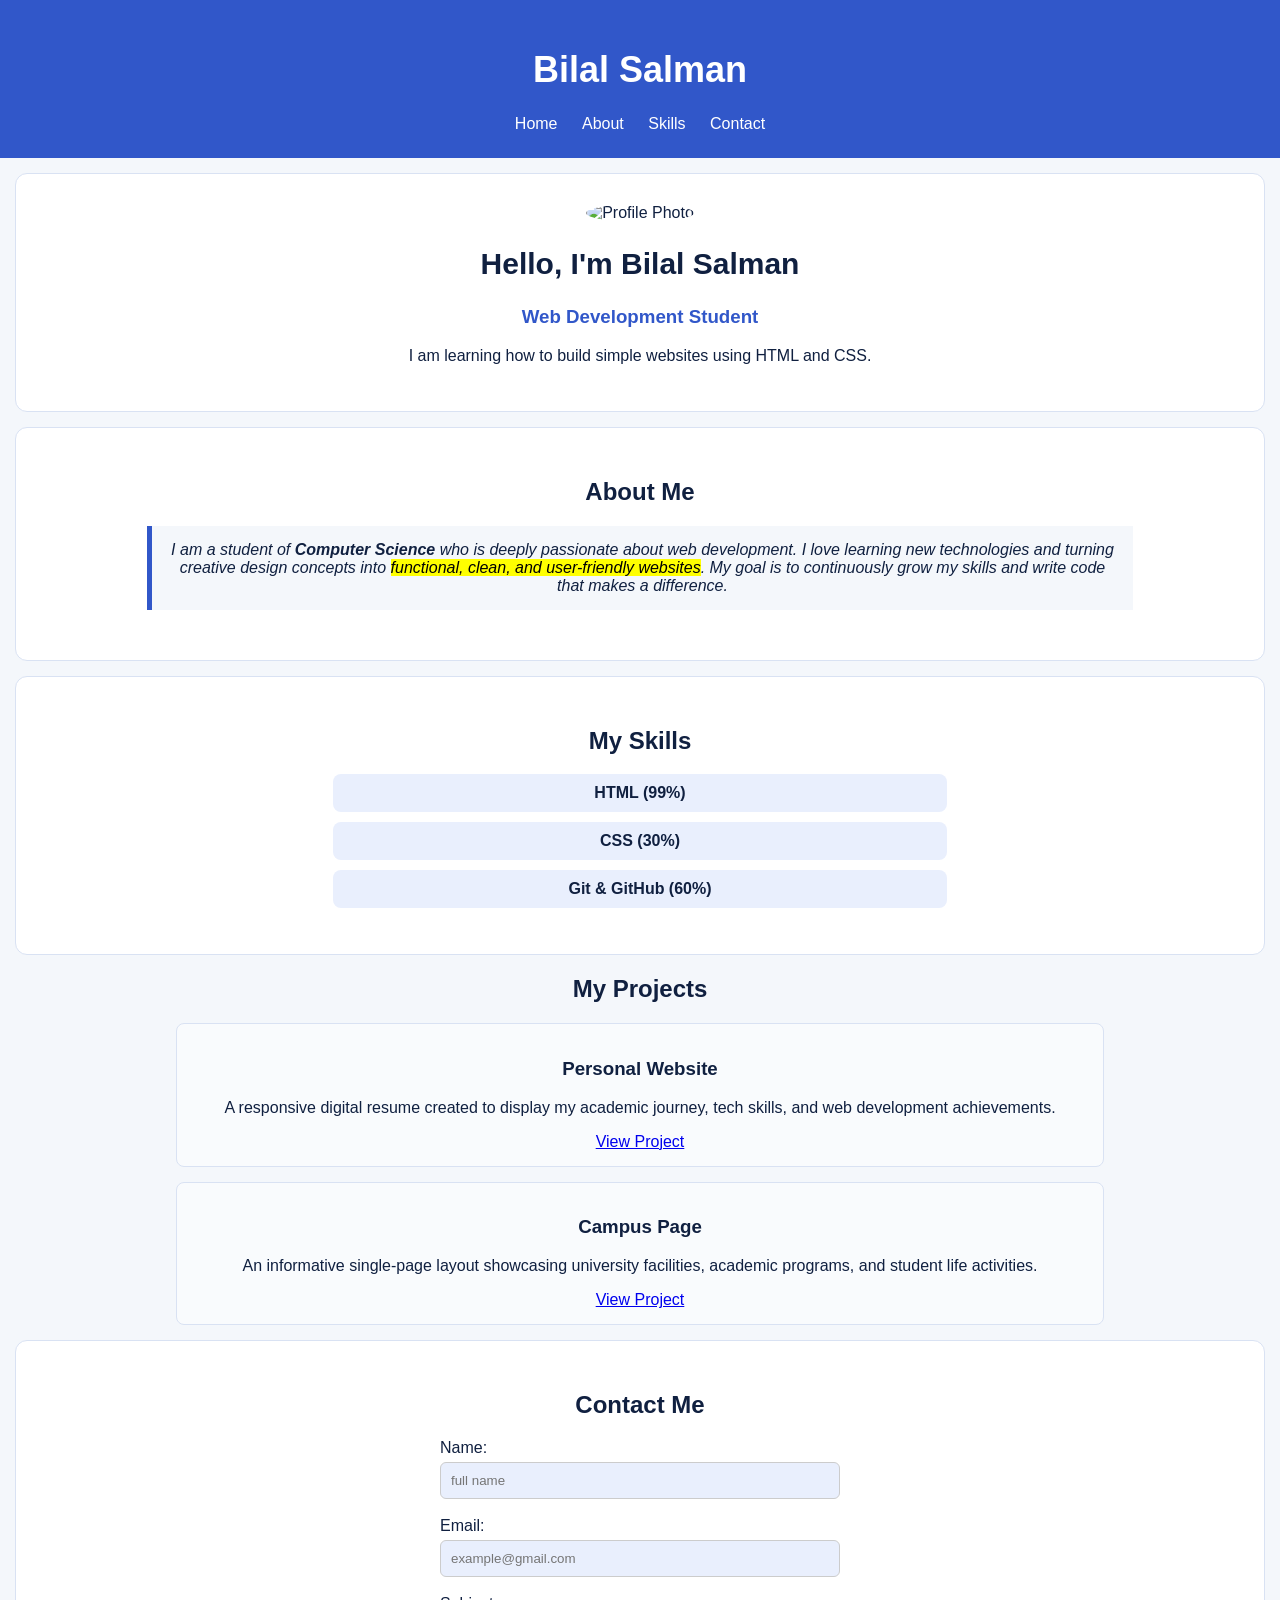
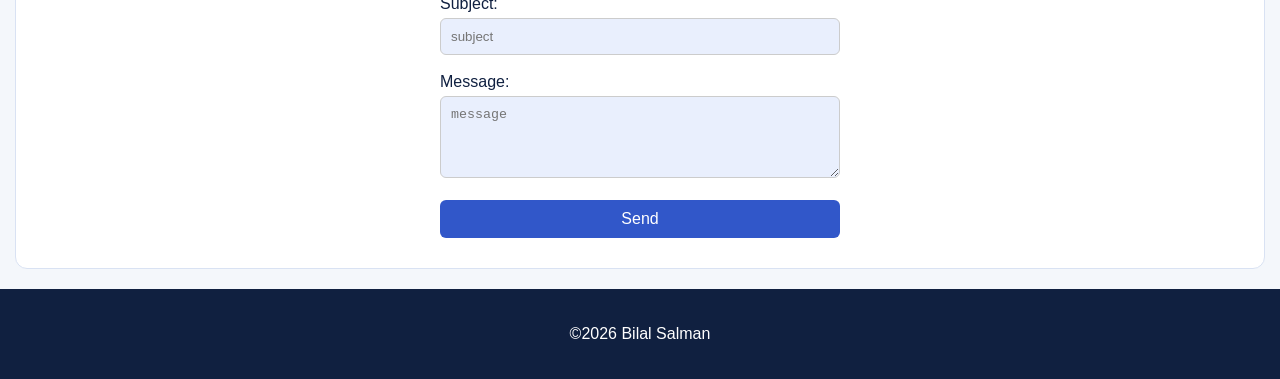
==== index.html @ e8cf82d9 "Add files via upload" ====
<!DOCTYPE html>
<html lang="en">

<head>
    <meta charset="UTF-8">
    <title>My Portfolio</title>
    <link rel="stylesheet" href="style.css">
</head>

<body>
    <div class="header">
        <h1>Bilal Salman</h1>
        <a href="#">Home</a>
        <a href="#about">About</a>
        <a href="#skills">Skills</a>
        <a href="#contact">Contact</a>
    </div>
    <div class="section hero">
        <img src="C:\Users\hp\Desktop\my is project\مجلد جديد\fhotos.jpg" alt="Profile Photo">
        <h2>Hello, I'm Bilal Salman</h2>
        <h3>Web Development Student</h3>
        <p>
            I am learning how to build simple websites
            using HTML and CSS.
        </p>
    </div>
    <div class="section about">
        <h2>About Me</h2>
        <p>
            I am a student of <strong>Computer Science</strong> who is deeply passionate about web development.
            I love learning new technologies and turning creative design concepts into <mark>functional, clean, and
                user-friendly websites</mark>.
            My goal is to continuously grow my skills and write code that makes a difference.
        </p>
    </div>
    <div class="section skills">
        <h2>My Skills</h2>
        <ul>
            <li>HTML (99%)</li>
            <li>CSS (30%)</li>
            <li>Git & GitHub (60%)</li>
        </ul>
    </div>
    <div id="section projects">
        <h2>My Projects</h2>

        <div class="project-card">
            <h3>Personal Website</h3>
            <p>A responsive digital resume created to
                display my academic journey, tech skills, and web development achievements.</p>
            <a href="#">View Project</a>
        </div>

        <div id="project-card">
            <h3>Campus Page</h3>
            <p>An informative single-page layout showcasing
                university facilities, academic programs, and student life activities.</p>
            <a href="#">View Project</a>
        </div>
    </div>
    <div class="section contact">
        <h2>Contact Me</h2>
        <form>
            <label for="name">Name:</label>
            <input type="text" id="name" name="name" placeholder="full name" required><br><br>

            <label for="email">Email:</label>
            <input type="email" id="email" name="email" placeholder="example@gmail.com" required><br><br>

            <label for="subject">Subject:</label>
            <input type="text" id="subject" name="subject" placeholder="subject" required><br><br>

            <label for="message">Message:</label><br>
            <textarea id="message" name="message" placeholder="message" rows="4" required></textarea><br><br>

            <button type="submit">Send</button>
        </form>
    </div>
    <div class="footer">
        <p>&copy;2026 Bilal Salman </p>
    </div>
</body>

</html>
---- style.css ----
body {
    background-color: #f4f7fb;
    color: #102040;
    font-family: Arial, sans-serif;
    text-align: center;
    margin: 0;
}

/* Header style */
.header {
    background-color: #3157c9;
    color: white;
    padding: 25px;
}

.header h1 {
    font-size: 36px;
}

.header a {
    color: white;
    margin: 10px;
    text-decoration: none;
}

/* General section style */
.section {
    background-color: white;
    padding: 30px;
    margin: 15px;
    border: 1px solid #d9e2f3;
    border-radius: 12px;
}

/* Hero section */
.hero img {
    width: 150px;
    border-radius: 50%;
}

.hero h2 {
    font-size: 30px;
    color: #102040;
}

.hero h3 {
    color: #3157c9;
}

.about p {
    font-style: italic;
    background-color: #f4f7fb;
    padding: 15px;
    border-left: 5px solid #3157c9;
    margin: 20px auto;
    width: 80%;
}

.skills ul {
    list-style-type: none;
    padding: 0;
}

.skills li {
    background-color: #e9effd;
    margin: 10px auto;
    padding: 10px;
    width: 50%;
    border-radius: 8px;
    color: #102040;
    font-weight: bold;
}

.project-card {
    background-color: #f9fbfd;
    border: 1px solid #d9e2f3;
    padding: 15px;
    margin: 15px auto;
    border-radius: 8px;
    width: 70%;
}

#project-card {
    background-color: #f9fbfd;
    border: 1px solid #d9e2f3;
    padding: 15px;
    margin: 15px auto;
    border-radius: 8px;
    width: 70%;
}

form {
    text-align: left;
    max-width: 400px;
    margin: 0 auto;
}

input[type="text"],
input[type="email"],
textarea {
    background-color: #e9effd;
    width: 100%;
    padding: 10px;
    margin-top: 5px;
    border: 1px solid #ccc;
    border-radius: 6px;
    box-sizing: border-box;
    /* للحفاظ على الأبعاد */
}

button {
    background-color: #3157c9;
    color: white;
    padding: 10px 20px;
    border: none;
    border-radius: 6px;
    cursor: pointer;
    font-size: 16px;
    width: 100%;
}

.footer {
    padding: 20px;
    background-color: #102040;
    color: white;
    margin-top: 20px;
}
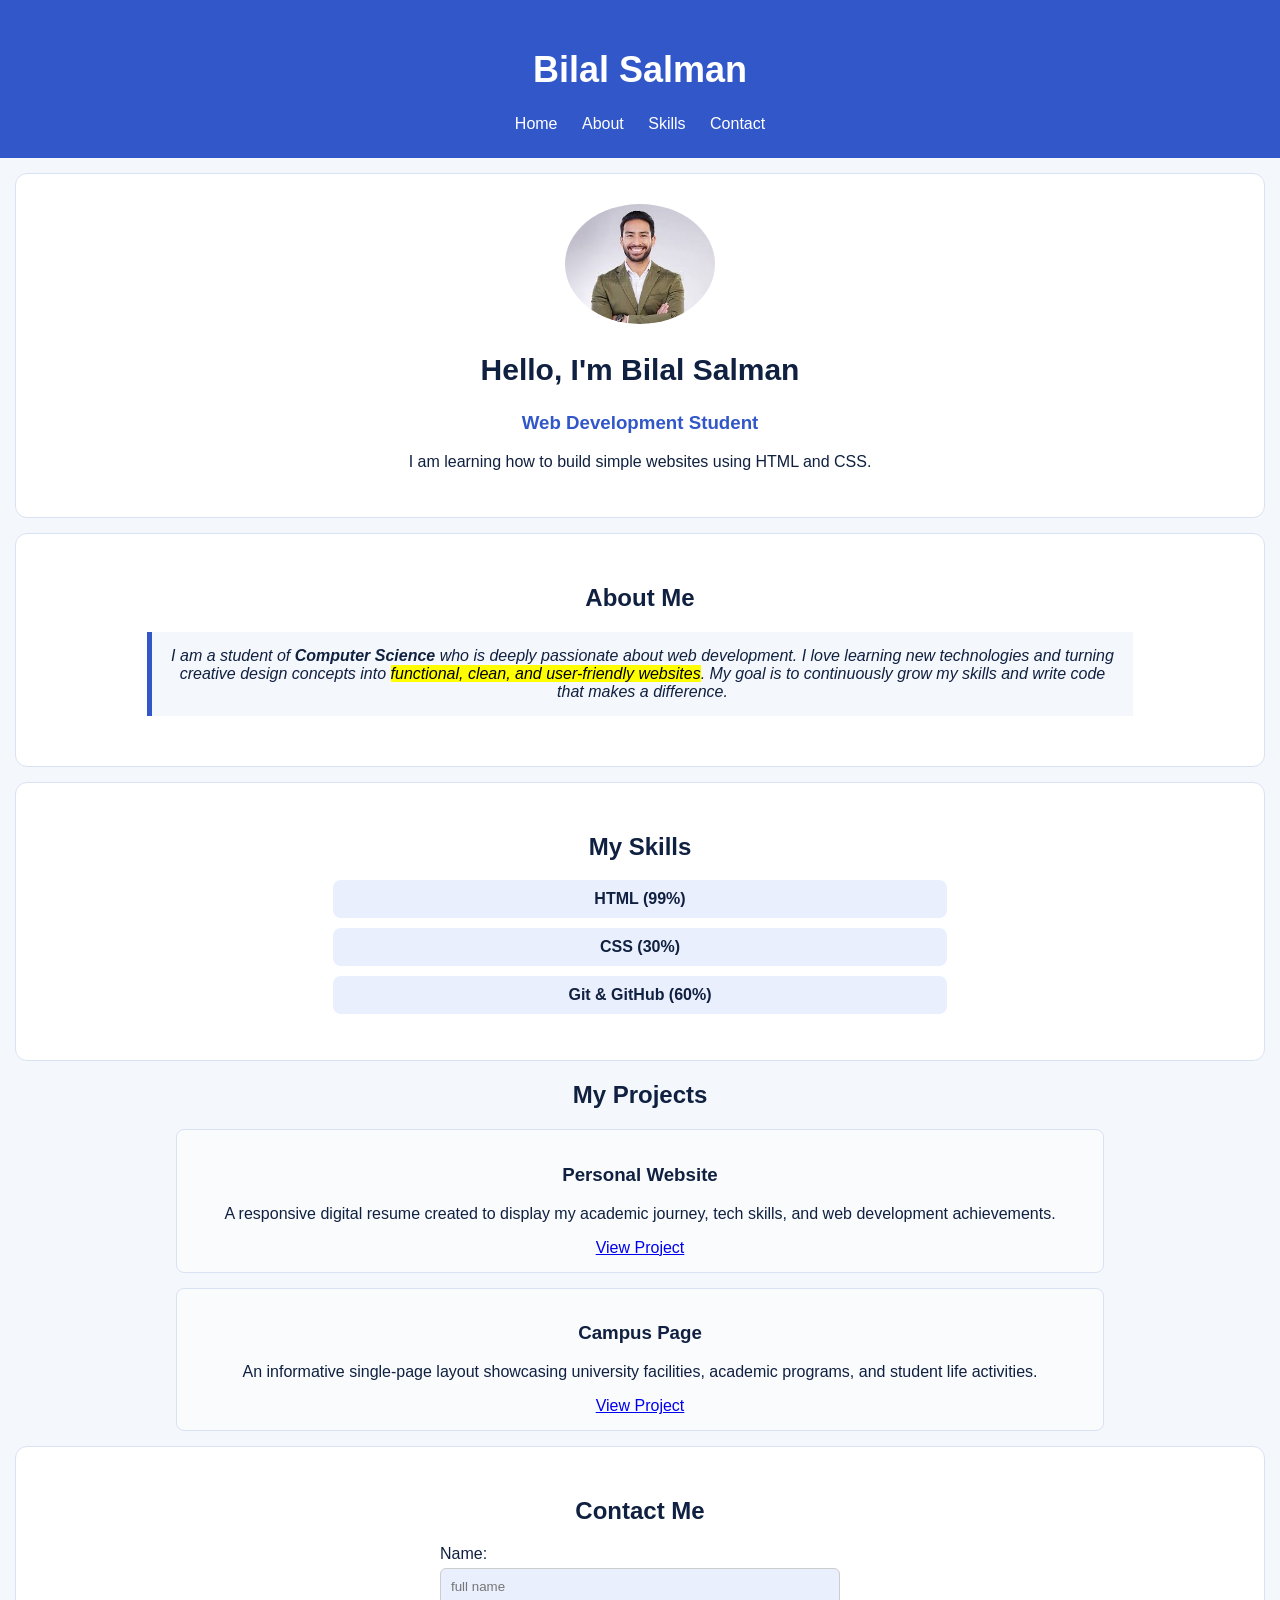
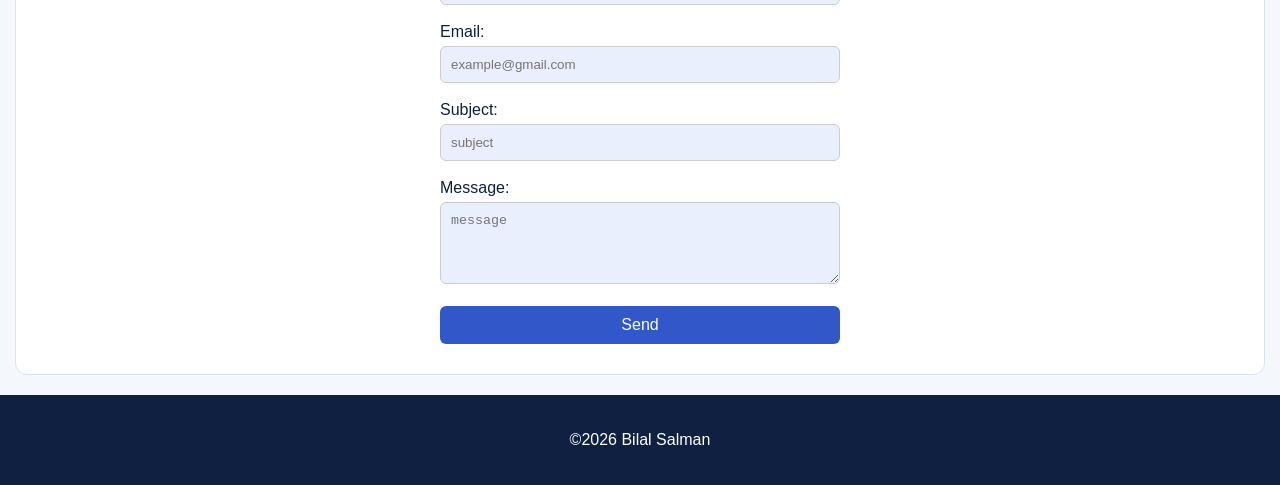
==== commit d3ae124a: "Update index.html" ====
--- a/index.html
+++ b/index.html
@@ -16,7 +16,7 @@
         <a href="#contact">Contact</a>
     </div>
     <div class="section hero">
-        <img src="C:\Users\hp\Desktop\my is project\مجلد جديد\fhotos.jpg" alt="Profile Photo">
+        <img src="/images/fhotos.jpg" alt="Profile Photo">
         <h2>Hello, I'm Bilal Salman</h2>
         <h3>Web Development Student</h3>
         <p>
@@ -81,4 +81,4 @@
     </div>
 </body>
 
-</html>+</html>
